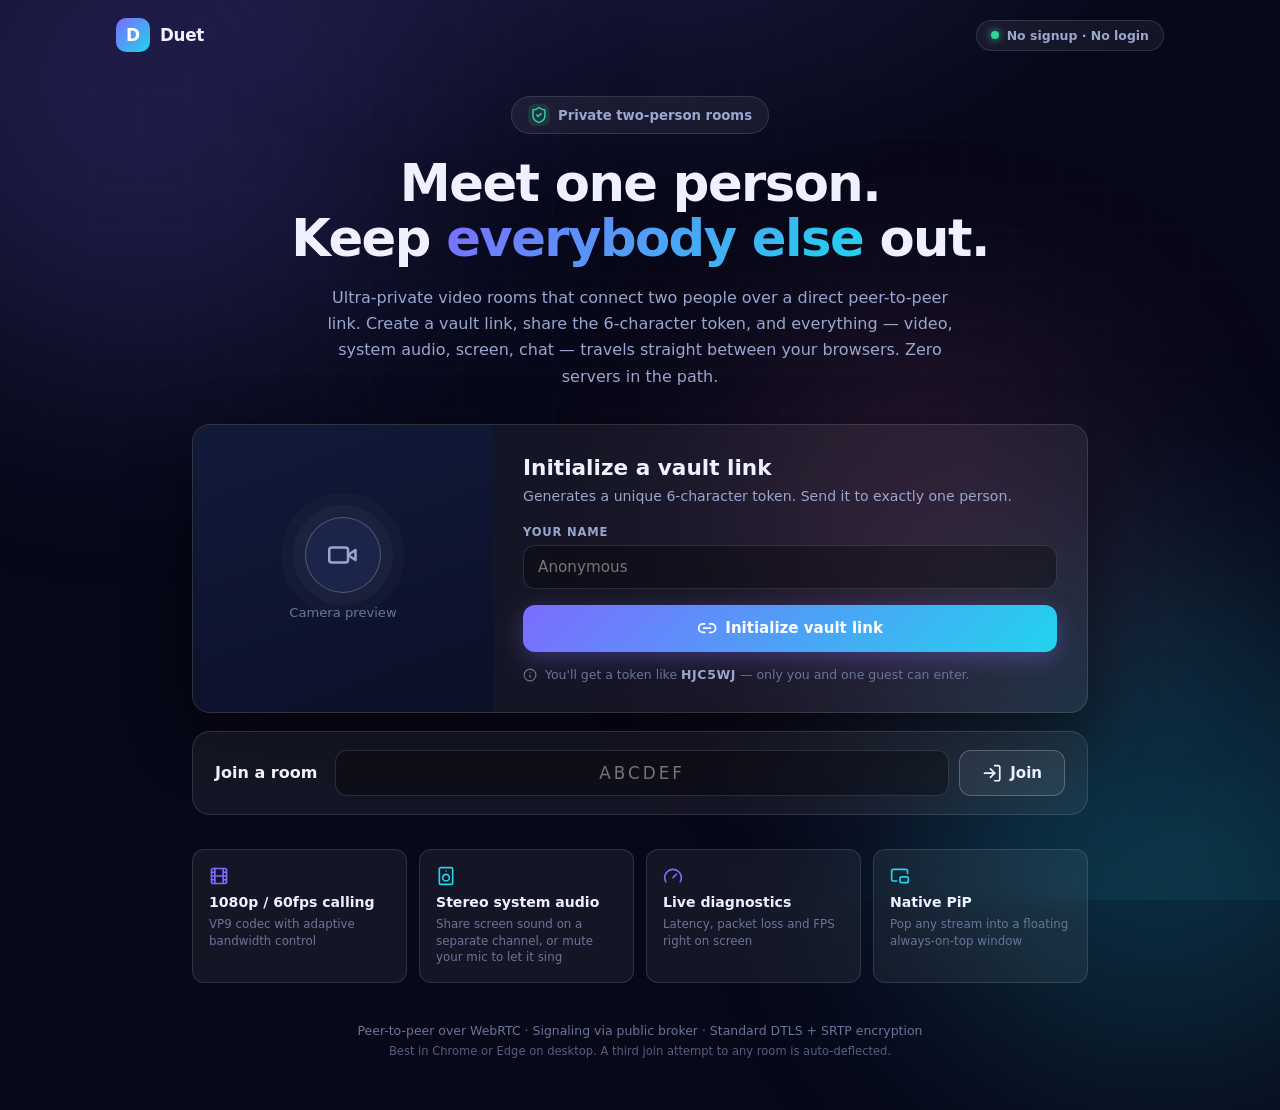
==== room.html @ 6c1ec05b "Duet: private two-person peer-to-peer video rooms" ====
<!DOCTYPE html>
<html lang="en">
<head>
<meta charset="UTF-8"/>
<meta name="viewport" content="width=device-width, initial-scale=1.0"/>
<meta name="theme-color" content="#070818"/>
<title>Duet · Room</title>
<link rel="icon" href="favicon.svg" type="image/svg+xml"/>
<link rel="stylesheet" href="css/style.css"/>
</head>
<body class="room">
<div id="app">
  <!-- ============================================================ -->
  <!--  STAGE  — video layout                                        -->
  <!-- ============================================================ -->
  <div class="stage" id="stage">
    <div id="mainStage" class="main-stage">
      <video id="remoteCam" autoplay playsinline></video>
      <div id="remoteOff" class="off-avatar">
        <span id="remoteAvatar">?</span>
        <small id="remoteOffName">Partner</small>
      </div>
      <div class="cam-label">
        <div id="remoteName">Partner</div>
        <div id="remoteBadges">
          <span data-b="cam"><i data-lucide="video-off"></i></span>
          <span data-b="mic"><i data-lucide="mic-off"></i></span>
        </div>
      </div>
      <video id="shareView" autoplay playsinline></video>
      <div id="shareTag" class="share-tag" style="display:none">
        <span class="dot"></span> Partner is presenting
      </div>
    </div>

    <div id="pip" class="pip">
      <video id="localCam" autoplay playsinline muted></video>
      <div id="localOff" class="off-avatar hidden">
        <span id="localAvatar">?</span>
        <small id="localOffName">You</small>
      </div>
      <div class="cam-label pip-label"><span id="localName">You</span></div>
    </div>

    <div id="sharePrev" class="share-prev">
      <video id="sharePrevVideo" autoplay playsinline muted></video>
      <div class="share-prev-tag">You're presenting</div>
    </div>
  </div>

  <!-- ============================================================ -->
  <!--  TOP BAR                                                      -->
  <!-- ============================================================ -->
  <header class="topbar">
    <div class="top-left">
      <div class="logo-sm"><span>D</span></div>
      <span class="room-tag">Room <b id="roomCode"></b></span>
      <button id="copyCodeTop" class="top-btn" title="Copy room code"><i data-lucide="copy"></i></button>
    </div>
    <div class="top-right">
      <span id="timer" class="timer">00:00</span>
      <div id="connChip" class="connChip" data-state="pending">
        <i id="connDot"></i>
        <span id="connLabel">Connecting</span>
      </div>
    </div>
  </header>

  <!-- ============================================================ -->
  <!--  SCREEN SHARE BANNER                                          -->
  <!-- ============================================================ -->
  <div id="screenBanner" class="screen-banner">
    <span class="dot"></span>
    <span>Sharing screen</span>
    <button id="screenBannerStop" class="btn-xs danger">Stop</button>
  </div>

  <!-- ============================================================ -->
  <!--  DIAGNOSTICS HUD                                              -->
  <!-- ============================================================ -->
  <div id="diagHud" class="diag-hud">
    <button id="diagToggle" class="top-btn compact" title="Connection diagnostics"><i data-lucide="activity"></i><span id="diagLabel">--</span></button>
    <div id="diagPanel" class="diag-panel" style="display:none">
      <div class="diag-title">Connection Health</div>
      <div class="diag-row"><span class="diag-key">Latency</span><span id="dLatency">-- ms</span></div>
      <div class="diag-row"><span class="diag-key">Packet loss</span><span id="dPktLoss">--%</span></div>
      <div class="diag-row"><span class="diag-key">FPS (recv)</span><span id="dFpsRecv">--</span></div>
      <div class="diag-row"><span class="diag-key">FPS (send)</span><span id="dFpsSend">--</span></div>
      <div class="diag-row"><span class="diag-key">Resolution</span><span id="dRes">--</span></div>
      <div class="diag-row"><span class="diag-key">Codec</span><span id="dCodec">--</span></div>
      <div class="diag-row"><span class="diag-key">Bitrate (recv)</span><span id="dBitRecv">--</span></div>
      <div class="diag-row"><span class="diag-key">Bitrate (send)</span><span id="dBitSend">--</span></div>
    </div>
  </div>

  <!-- ============================================================ -->
  <!--  CONTROL BAR                                                  -->
  <!-- ============================================================ -->
  <div class="ctrl-wrap">
    <div id="reactPop" class="react-pop"></div>
    <div class="ctrl-bar">
      <div class="ctrl-left">
        <button id="micBtn" class="cbtn" title="Toggle microphone">
          <span class="i-on"><i data-lucide="mic"></i></span>
          <span class="i-off"><i data-lucide="mic-off"></i></span>
        </button>
        <button id="camBtn" class="cbtn" title="Toggle camera">
          <span class="i-on"><i data-lucide="video"></i></span>
          <span class="i-off"><i data-lucide="video-off"></i></span>
        </button>
        <button id="shareBtn" class="cbtn" title="Share screen">
          <i data-lucide="monitor-up"></i>
          <span id="shareBadge" class="badge-dot"></span>
        </button>
        <div id="scCtl" class="sc-ctl">
          <button id="scSend" class="sc-btn" title="Send system audio with screen">
            <i data-lucide="music"></i>
            <span id="scSendLbl">Send sound</span>
          </button>
          <button id="scHear" class="sc-btn" title="Hear partner's system audio">
            <i data-lucide="volume-2"></i>
            <span id="scHearLbl">Hear sound</span>
          </button>
        </div>
      </div>
      <div class="ctrl-right">
        <button id="reactBtn" class="cbtn" title="Reactions"><i data-lucide="sparkles"></i></button>
        <button id="chatBtn" class="cbtn" title="Chat">
          <i data-lucide="messages-square"></i>
          <span id="chatCount" class="badge-num">0</span>
        </button>
        <button id="pipBtn" class="cbtn" title="Picture-in-Picture"><i data-lucide="picture-in-picture-2"></i></button>
        <button id="moreBtn" class="cbtn" title="Settings"><i data-lucide="settings"></i></button>
        <button id="leaveBtn" class="cbtn danger" title="Leave call">
          <i data-lucide="phone"></i>
        </button>
      </div>
    </div>
  </div>

  <!-- ============================================================ -->
  <!--  CHAT PANEL                                                   -->
  <!-- ============================================================ -->
  <aside id="chatPanel" class="chat-panel">
    <div class="chat-head">
      <div>
        <strong>Messages</strong>
        <span id="typingInd">typing…</span>
      </div>
      <button id="chatClose" class="icon-btn"><i data-lucide="x"></i></button>
    </div>
    <div id="chatLog" class="chat-log"></div>
    <form id="chatForm" class="chat-form">
      <input id="chatInput" type="text" placeholder="Send a message…" maxlength="500" autocomplete="off"/>
      <button id="chatSend" type="submit"><i data-lucide="send"></i></button>
    </form>
  </aside>

  <!-- ============================================================ -->
  <!--  SETTINGS MODAL                                               -->
  <!-- ============================================================ -->
  <div id="settingsModal" class="modal">
    <div class="modal-card">
      <div class="modal-head">
        <h3><i data-lucide="settings" class="ci"></i> Settings</h3>
        <button id="closeSet" class="icon-btn"><i data-lucide="x"></i></button>
      </div>
      <div class="modal-body">
        <label class="field">
          <span>Display name</span>
          <input id="nameInput" type="text" maxlength="20" autocomplete="off"/>
        </label>
        <label class="field">
          <span>Camera quality</span>
          <select id="camQ"></select>
        </label>
        <label class="field">
          <span>Screen share quality</span>
          <select id="scrQ"></select>
        </label>
      </div>
      <div class="modal-foot">
        <button id="applySet" class="btn btn-primary">Apply & close</button>
      </div>
    </div>
  </div>

  <!-- ============================================================ -->
  <!--  OVERLAY (room status / errors)                               -->
  <!-- ============================================================ -->
  <div id="joinOverlay" class="overlay show">
    <div class="overlay-card">
      <div class="overlay-brand"><div class="logo"><span>D</span></div></div>
      <h2 id="ovTitle">Initializing…</h2>
      <p id="ovSub"></p>
      <div id="ovCodeWrap" class="ov-code" style="display:none">
        <span id="ovCode"></span>
        <button id="ovCopy" class="icon-btn" title="Copy code"><i data-lucide="copy"></i></button>
      </div>
      <button id="ovAction" class="btn btn-ghost" style="display:none"></button>
    </div>
  </div>

  <!-- Toasts -->
  <div id="toastRoot"></div>
</div>

<script src="js/config.js"></script>
<script src="js/icons.js"></script>
<script src="js/peerjs.min.js"></script>
<script>window.Peer || document.write('<script src="https://cdnjs.cloudflare.com/ajax/libs/peerjs/1.5.4/peerjs.min.js"><\/script>');</script>
<script src="js/room.js"></script>
</body>
</html>
---- css/style.css ----
:root {
  --bg0: #070818;
  --bg1: #0b1027;
  --bg2: #121a3a;
  --bg3: #1b2549;
  --panel: rgba(255, 255, 255, 0.06);
  --panel2: rgba(255, 255, 255, 0.1);
  --panel3: rgba(255, 255, 255, 0.16);
  --border: rgba(255, 255, 255, 0.12);
  --border2: rgba(255, 255, 255, 0.24);
  --text: #eef2ff;
  --muted: #9aa6cf;
  --faint: #6b7499;
  --acc1: #7c6cff;
  --acc2: #22d3ee;
  --acc3: #f472b6;
  --grad: linear-gradient(135deg, #7c6cff, #22d3ee);
  --danger: #ff4d6d;
  --ok: #34d399;
  --warn: #fbbf24;
  --r: 18px;
  --r-sm: 12px;
  --r-xs: 8px;
  --shadow: 0 24px 60px rgba(0, 0, 0, 0.5);
  --ctrl-h: 56px;
  font-size: 16px;
}
*, *::before, *::after { box-sizing: border-box; margin: 0; padding: 0; }
html, body { height: 100%; }
body {
  font-family: system-ui, -apple-system, 'Segoe UI', Roboto, Helvetica, Arial, sans-serif;
  background: var(--bg0);
  color: var(--text);
  -webkit-font-smoothing: antialiased;
  -moz-osx-font-smoothing: grayscale;
}
button { font-family: inherit; cursor: pointer; border: none; background: none; color: inherit; }
input, select { font-family: inherit; }
video { object-fit: cover; width: 100%; height: 100%; display: block; background: #000; }
.hidden { display: none !important; }
.lucide { width: 1.15em; height: 1.15em; flex-shrink: 0; }
.lucide.icon { width: 1.35em; height: 1.35em; }
.ci { width: 1.3em; height: 1.3em; }

/* ============================================================ */
/*  LANDING                                                      */
/* ============================================================ */
body.home { overflow-y: auto; }
body.home::before {
  content: ''; position: fixed; inset: 0; z-index: 0; pointer-events: none;
  background:
    radial-gradient(900px 500px at 50% -10%, rgba(124, 108, 255, 0.16), transparent 60%),
    radial-gradient(700px 400px at 90% 110%, rgba(34, 211, 238, 0.1), transparent 60%);
}
.bg-grid {
  position: fixed; inset: 0; z-index: 0; pointer-events: none; opacity: 0.5;
  background-image:
    linear-gradient(rgba(255, 255, 255, 0.035) 1px, transparent 1px),
    linear-gradient(90deg, rgba(255, 255, 255, 0.035) 1px, transparent 1px);
  background-size: 46px 46px;
  -webkit-mask-image: radial-gradient(ellipse 80% 60% at 50% 30%, #000 30%, transparent 75%);
          mask-image: radial-gradient(ellipse 80% 60% at 50% 30%, #000 30%, transparent 75%);
}
.orb {
  position: fixed; border-radius: 50%; filter: blur(130px); opacity: 0.22; pointer-events: none; z-index: 0;
}
.orb-a { width: 560px; height: 560px; background: var(--acc1); top: -200px; left: -140px; }
.orb-b { width: 480px; height: 480px; background: var(--acc2); bottom: -160px; right: -120px; }
.orb-c { width: 320px; height: 320px; background: var(--acc3); top: 40%; left: 60%; }

.nav {
  position: relative; z-index: 2;
  display: flex; align-items: center; justify-content: space-between;
  padding: 18px 26px; max-width: 1100px; margin: 0 auto;
}
.nav-logo { display: flex; align-items: center; gap: 10px; }
.logo-sm {
  width: 34px; height: 34px; border-radius: 10px; background: var(--grad);
  display: flex; align-items: center; justify-content: center;
  font-size: 17px; font-weight: 800; color: #fff; flex-shrink: 0;
}
.nav-name { font-weight: 700; font-size: 1.05rem; letter-spacing: -0.02em; }
.nav-right { display: flex; align-items: center; gap: 10px; }
.pill {
  display: inline-flex; align-items: center; gap: 8px;
  font-size: 0.78rem; font-weight: 600; color: var(--muted);
  background: var(--panel); border: 1px solid var(--border);
  padding: 7px 14px; border-radius: var(--r-full, 9999px);
  backdrop-filter: blur(10px); -webkit-backdrop-filter: blur(10px);
}
.dot { width: 8px; height: 8px; border-radius: 50%; display: inline-block; }
.dot.ok { background: var(--ok); box-shadow: 0 0 8px var(--ok); }

.home-wrap {
  position: relative; z-index: 2;
  max-width: 940px; margin: 0 auto; padding: 26px 22px 40px;
  display: flex; flex-direction: column; align-items: center;
}
.hero { text-align: center; width: 100%; }
.hero-badge {
  display: inline-flex; align-items: center; gap: 8px;
  font-size: 0.83rem; font-weight: 600; color: var(--muted);
  background: var(--panel); border: 1px solid var(--border);
  border-radius: 999px; padding: 7px 16px; margin-bottom: 22px;
  animation: fadeUp 0.6s ease both;
}
.b-icon {
  width: 22px; height: 22px; border-radius: 7px; background: rgba(52, 211, 153, 0.14);
  display: inline-flex; align-items: center; justify-content: center; color: var(--ok);
}
.hero h1 {
  font-size: clamp(2rem, 5vw, 3.2rem); font-weight: 800; line-height: 1.08; letter-spacing: -0.03em;
  animation: fadeUp 0.6s 0.08s ease both;
}
.grad-text {
  background: var(--grad); -webkit-background-clip: text; background-clip: text; -webkit-text-fill-color: transparent;
}
.hero-sub {
  margin: 18px auto 34px; max-width: 640px; color: var(--muted); line-height: 1.65; font-size: 1rem;
  animation: fadeUp 0.6s 0.16s ease both;
}
@keyframes fadeUp { from { opacity: 0; transform: translateY(14px); } }

/* Vault card */
.vault-card {
  display: grid; grid-template-columns: 300px 1fr; gap: 0;
  background: var(--panel); border: 1px solid var(--border);
  border-radius: var(--r); overflow: hidden; text-align: left;
  backdrop-filter: blur(18px); -webkit-backdrop-filter: blur(18px);
  box-shadow: var(--shadow); animation: fadeUp 0.6s 0.24s ease both;
}
.vault-img {
  position: relative; background: linear-gradient(160deg, var(--bg2), var(--bg1));
  min-height: 250px; cursor: pointer; overflow: hidden;
}
.vault-img video { border-radius: 0; }
.vault-ghost {
  position: absolute; inset: 0; display: flex; flex-direction: column; gap: 12px;
  align-items: center; justify-content: center; color: var(--faint);
  font-size: 0.82rem; transition: 0.3s;
}
.vault-rings {
  width: 76px; height: 76px; border-radius: 50%;
  background: var(--bg3); border: 1px solid var(--border2);
  display: flex; align-items: center; justify-content: center; color: var(--muted);
  box-shadow: 0 0 0 12px rgba(255, 255, 255, 0.03), 0 0 0 24px rgba(255, 255, 255, 0.02);
}
.vault-rings .lucide { width: 30px; height: 30px; }
.vault-img:hover .vault-ghost { color: var(--muted); }
.vault-img.live .vault-ghost { display: none; }
.dot-chip {
  position: absolute; top: 12px; left: 12px; z-index: 3;
  font-size: 0.72rem; font-weight: 600; color: #fff;
  background: rgba(52, 211, 153, 0.2); border: 1px solid rgba(52, 211, 153, 0.4);
  border-radius: 999px; padding: 4px 10px;
}
.vault-body { padding: 30px 30px 28px; }
.vault-body h2 { font-size: 1.35rem; font-weight: 700; margin-bottom: 6px; }
.panel-sub { color: var(--muted); font-size: 0.88rem; line-height: 1.5; margin-bottom: 18px; }
.field { display: flex; flex-direction: column; gap: 6px; margin-bottom: 16px; }
.field span {
  font-size: 0.72rem; font-weight: 600; text-transform: uppercase; letter-spacing: 0.07em; color: var(--muted);
}
.field input, .field select {
  width: 100%; padding: 12px 14px; border-radius: var(--r-sm);
  background: rgba(0, 0, 0, 0.3); border: 1px solid var(--border);
  color: var(--text); font-size: 0.95rem; outline: none; transition: 0.2s;
}
.field input:focus, .field select:focus { border-color: var(--acc1); box-shadow: 0 0 0 3px rgba(124, 108, 255, 0.2); }
.btn {
  display: inline-flex; align-items: center; justify-content: center; gap: 8px;
  padding: 13px 22px; border-radius: var(--r-sm); font-weight: 600; font-size: 0.94rem;
  transition: 0.22s; width: 100%;
}
.btn-primary { background: var(--grad); color: #fff; box-shadow: 0 6px 22px rgba(124, 108, 255, 0.34); }
.btn-primary:hover { filter: brightness(1.08); transform: translateY(-1px); }
.btn-primary:active { transform: translateY(0); }
.btn-ghost { border: 1px solid var(--border2); color: var(--text); background: var(--panel); }
.btn-ghost:hover { background: var(--panel2); }
.vault-note {
  display: flex; align-items: flex-start; gap: 8px; margin-top: 14px;
  font-size: 0.78rem; color: var(--faint); line-height: 1.45;
}
.vault-note .lucide { width: 14px; height: 14px; margin-top: 2px; flex-shrink: 0; }
.vault-note b { color: var(--muted); letter-spacing: 0.05em; }

/* Join card */
.join-card {
  margin-top: 18px; width: 100%;
  background: var(--panel); border: 1px solid var(--border);
  border-radius: var(--r); padding: 18px 22px;
  backdrop-filter: blur(14px); -webkit-backdrop-filter: blur(14px);
  display: flex; align-items: center; gap: 18px;
  animation: fadeUp 0.6s 0.32s ease both;
}
.join-card h2 { font-size: 1rem; font-weight: 700; flex-shrink: 0; }
.join-card p { display: none; }
.join-row { flex: 1; display: flex; gap: 10px; }
.join-row input {
  flex: 1; padding: 12px 14px; border-radius: var(--r-sm);
  background: rgba(0, 0, 0, 0.3); border: 1px solid var(--border);
  color: var(--text); font-size: 1.05rem; letter-spacing: 0.18em; text-transform: uppercase;
  outline: none; transition: 0.2s; text-align: center;
}
.join-row input:focus { border-color: var(--acc2); box-shadow: 0 0 0 3px rgba(34, 211, 238, 0.18); }
.join-row .btn { width: auto; padding: 12px 22px; }

/* Features */
.feature-row {
  width: 100%; margin: 34px 0 0; display: grid;
  grid-template-columns: repeat(4, 1fr); gap: 12px;
}
.f-item {
  background: var(--panel); border: 1px solid var(--border);
  border-radius: var(--r-sm); padding: 16px;
  display: flex; flex-direction: column; gap: 6px; text-align: left;
  backdrop-filter: blur(10px); -webkit-backdrop-filter: blur(10px);
}
.f-item .lucide { width: 20px; height: 20px; margin-bottom: 2px; }
.f-item b { font-size: 0.88rem; font-weight: 700; }
.f-item span { font-size: 0.74rem; color: var(--faint); line-height: 1.4; }
.accent1 { color: var(--acc1); }
.accent2 { color: var(--acc2); }

.foot { margin: 40px 0 12px; text-align: center; }
.foot p { font-size: 0.78rem; color: var(--faint); }
.foot .foot-sub { margin-top: 6px; font-size: 0.72rem; color: var(--faint); opacity: 0.8; }

.shake { animation: shakeAnim 0.42s ease; }
@keyframes shakeAnim {
  0%, 100% { transform: translateX(0); }
  20%, 60% { transform: translateX(-7px); }
  40%, 80% { transform: translateX(7px); }
}

/* Toast */
#toastRoot {
  position: fixed; top: 18px; left: 50%; transform: translateX(-50%); z-index: 500;
  display: flex; flex-direction: column; gap: 8px; align-items: center; pointer-events: none;
}
.toast {
  background: var(--bg2); border: 1px solid var(--border); border-radius: var(--r-xs);
  padding: 10px 20px; font-size: 0.84rem; font-weight: 500; color: var(--text);
  box-shadow: var(--shadow); animation: toastIn 0.3s ease, toastOut 0.4s 2.8s forwards;
  pointer-events: auto; white-space: nowrap;
}
@keyframes toastIn { from { opacity: 0; transform: translateY(-10px); } }
@keyframes toastOut { to { opacity: 0; transform: translateY(-10px); } }

@media (max-width: 760px) {
  .vault-card { grid-template-columns: 1fr; }
  .vault-img { min-height: 190px; }
  .feature-row { grid-template-columns: repeat(2, 1fr); }
  .join-card { flex-direction: column; align-items: stretch; }
  .join-row { width: 100%; }
}
@media (max-width: 480px) {
  .feature-row { grid-template-columns: 1fr; }
  .nav-right .pill span { display: none; }
}

/* ============================================================ */
/*  ROOM                                                         */
/* ============================================================ */
body.room { overflow: hidden; background: #000; }
body.room #app { width: 100%; height: 100%; position: relative; }

.stage { position: absolute; inset: 0; background: var(--bg0); }

.main-stage { position: absolute; inset: 0; overflow: hidden; background: var(--bg1); }
.main-stage:has(.off-avatar:not(.hidden)) .cam-label { display: none; }
#remoteCam { position: absolute; inset: 0; z-index: 1; }
#shareView { display: none; position: absolute; inset: 0; z-index: 2; border-radius: 0; background: #000; }
#remoteOff { position: absolute; inset: 0; z-index: 3; }
.off-avatar {
  display: flex; flex-direction: column; align-items: center; justify-content: center;
  background: var(--bg2); border-radius: inherit;
}
.off-avatar span {
  width: 84px; height: 84px; border-radius: 50%; background: var(--bg3);
  display: flex; align-items: center; justify-content: center;
  font-size: 2rem; font-weight: 700; color: var(--faint);
}
.off-avatar small { margin-top: 10px; color: var(--muted); font-size: 0.85rem; }

.cam-label {
  position: absolute; bottom: 12px; left: 14px; z-index: 4;
  display: flex; align-items: center; gap: 8px;
  background: rgba(0, 0, 0, 0.5); border: 1px solid rgba(255, 255, 255, 0.08);
  border-radius: var(--r-xs); padding: 5px 11px; font-size: 0.8rem; backdrop-filter: blur(6px);
  pointer-events: none;
}
.cam-label > div:first-child { font-weight: 600; }
#remoteBadges { display: flex; gap: 4px; }
#remoteBadges span { display: none; align-items: center; background: rgba(255, 255, 255, 0.12); border-radius: 5px; padding: 2px 5px; }
#remoteBadges span .lucide { width: 11px; height: 11px; }
#remoteBadges span.on { display: inline-flex; }

/* Pip */
.pip {
  position: absolute; z-index: 10; right: 14px;
  bottom: calc(var(--ctrl-h) + 26px);
  width: 186px; aspect-ratio: 16 / 9; border-radius: var(--r-sm);
  overflow: hidden; border: 1px solid rgba(255, 255, 255, 0.16);
  background: var(--bg2); box-shadow: var(--shadow);
}
.pip .cam-label { padding: 3px 8px; font-size: 0.72rem; bottom: 6px; left: 6px; border: none; background: rgba(0,0,0,.45); }

/* Share preview (presenter thumbnail) */
.share-prev {
  position: absolute; z-index: 10; display: none;
  left: 14px; bottom: calc(var(--ctrl-h) + 26px);
  width: 232px; aspect-ratio: 16 / 9; border-radius: var(--r-sm);
  overflow: hidden; border: 2px solid var(--acc2); background: var(--bg2);
  box-shadow: 0 0 26px rgba(34, 211, 238, 0.22);
}
.share-prev-tag {
  position: absolute; top: 6px; left: 6px; font-size: 0.68rem; font-weight: 600;
  background: rgba(34, 211, 238, 0.24); color: #fff; padding: 3px 8px;
  border-radius: 999px; pointer-events: none; backdrop-filter: blur(4px);
}

/* Overflow hidden videos inside boxes */
.main-stage video, .pip video, .share-prev video { object-fit: contain; }

/* Partner presenting tag */
.share-tag {
  position: absolute; top: 14px; left: 50%; transform: translateX(-50%); z-index: 6;
  display: flex; align-items: center; gap: 8px;
  background: rgba(0, 0, 0, 0.55); border: 1px solid rgba(255, 255, 255, 0.1);
  border-radius: 999px; padding: 6px 14px; font-size: 0.78rem; font-weight: 600;
  backdrop-filter: blur(8px); pointer-events: none;
}
.share-tag .dot { background: var(--danger); box-shadow: 0 0 8px var(--danger); width: 7px; height: 7px; }

/* Overlay */
.overlay {
  position: fixed; inset: 0; z-index: 100;
  background: rgba(6, 7, 18, 0.9); backdrop-filter: blur(10px);
  display: flex; align-items: center; justify-content: center;
  opacity: 0; pointer-events: none; transition: 0.35s;
}
.overlay.show { opacity: 1; pointer-events: auto; }
.overlay-card { text-align: center; padding: 40px; max-width: 420px; width: 92%; }
.logo {
  width: 58px; height: 58px; border-radius: 17px; background: var(--grad);
  display: inline-flex; align-items: center; justify-content: center;
  box-shadow: 0 10px 34px rgba(124, 108, 255, 0.4);
  font-size: 0;
}
.logo span { font-size: 27px; font-weight: 800; color: #fff; line-height: 1; }
.overlay-brand { margin-bottom: 20px; }
.overlay-brand .logo { width: 58px; height: 58px; border-radius: 17px; }
.overlay-card h2 { font-size: 1.4rem; font-weight: 700; margin-bottom: 8px; }
.overlay-card p { color: var(--muted); font-size: 0.92rem; margin-bottom: 22px; line-height: 1.5; }
.ov-code {
  display: inline-flex; align-items: center; gap: 12px;
  background: rgba(0, 0, 0, 0.35); border: 1px solid var(--border);
  border-radius: var(--r-sm); padding: 10px 18px; margin-bottom: 22px;
}
.ov-code span { font-size: 1.7rem; font-weight: 800; letter-spacing: 0.14em; color: var(--acc2); }
.icon-btn {
  width: 32px; height: 32px; border-radius: 8px; display: inline-flex;
  align-items: center; justify-content: center; color: var(--muted); transition: 0.2s;
}
.icon-btn:hover { background: var(--panel2); color: var(--text); }
.overlay-card .btn { width: auto; min-width: 170px; }

/* Top bar */
.topbar {
  position: absolute; top: 0; left: 0; right: 0; z-index: 20;
  display: flex; align-items: center; justify-content: space-between;
  padding: 10px 14px;
  background: linear-gradient(180deg, rgba(0, 0, 0, 0.55), transparent);
  pointer-events: none;
}
.topbar > * { pointer-events: auto; }
.top-left, .top-right { display: flex; align-items: center; gap: 8px; }
.room-tag { font-size: 0.8rem; color: var(--muted); }
.room-tag b { color: var(--text); letter-spacing: 0.08em; margin-left: 4px; }
.top-btn {
  display: inline-flex; align-items: center; gap: 6px;
  padding: 6px 10px; border-radius: 8px; font-size: 0.76rem; font-weight: 600;
  color: var(--muted); background: rgba(0, 0, 0, 0.35); border: 1px solid rgba(255,255,255,.08);
  transition: 0.2s;
}
.top-btn:hover { background: rgba(255, 255, 255, 0.1); color: var(--text); }
.top-btn.compact { padding: 5px 8px; }
.timer {
  font-size: 0.76rem; font-weight: 600; color: var(--muted);
  background: rgba(0, 0, 0, 0.35); border: 1px solid rgba(255,255,255,.08);
  padding: 5px 10px; border-radius: 8px;
}
.connChip {
  display: inline-flex; align-items: center; gap: 6px;
  font-size: 0.7rem; font-weight: 700; text-transform: uppercase; letter-spacing: 0.05em;
  background: rgba(0, 0, 0, 0.35); border: 1px solid rgba(255,255,255,.08);
  padding: 5px 10px; border-radius: 8px; color: var(--muted);
}
#connDot { width: 7px; height: 7px; border-radius: 50%; background: var(--warn); }
.connChip[data-state="live"] { color: var(--ok); }
.connChip[data-state="live"] #connDot { background: var(--ok); box-shadow: 0 0 8px var(--ok); }
.connChip[data-state="off"] { color: var(--danger); }
.connChip[data-state="off"] #connDot { background: var(--danger); }

/* Screen share banner */
.screen-banner {
  position: absolute; top: 52px; left: 50%; transform: translateX(-50%); z-index: 21;
  display: none; align-items: center; gap: 8px;
  background: rgba(34, 211, 238, 0.12); border: 1px solid rgba(34, 211, 238, 0.28);
  border-radius: 999px; padding: 7px 14px; font-size: 0.8rem; color: var(--acc2); font-weight: 600;
  backdrop-filter: blur(10px);
}
.screen-banner.show { display: flex; }
.screen-banner .dot { width: 7px; height: 7px; background: var(--acc2); box-shadow: 0 0 8px var(--acc2); animation: blink 1.2s infinite; }
.btn-xs { font-size: 0.74rem; font-weight: 700; padding: 2px 8px; border-radius: 6px; }
.btn-xs.danger { color: var(--danger); }
.btn-xs.danger:hover { background: rgba(255, 77, 109, 0.15); }
@keyframes blink { 0%, 100% { opacity: 1; } 50% { opacity: 0.25; } }

/* Diagnostics HUD */
.diag-hud { position: absolute; top: 10px; z-index: 19; left: 50%; transform: translateX(-50%); }
.diag-hud .top-btn { background: rgba(0, 0, 0, 0.45); }
.diag-panel {
  position: absolute; top: 34px; left: 50%; transform: translateX(-50%);
  min-width: 238px; background: rgba(10, 14, 32, 0.92); border: 1px solid var(--border);
  border-radius: var(--r-sm); padding: 10px 12px; backdrop-filter: blur(14px);
  box-shadow: var(--shadow);
}
.diag-title { font-size: 0.72rem; font-weight: 700; text-transform: uppercase; letter-spacing: 0.08em; color: var(--faint); margin-bottom: 8px; }
.diag-row { display: flex; justify-content: space-between; align-items: center; padding: 3px 0; font-size: 0.8rem; }
.diag-key { color: var(--muted); }
.diag-row span:last-child { font-weight: 600; font-variant-numeric: tabular-nums; }

/* Controls */
.ctrl-wrap {
  position: absolute; bottom: 0; left: 0; right: 0; z-index: 20;
  display: flex; flex-direction: column; align-items: center; pointer-events: none;
}
.ctrl-wrap > * { pointer-events: auto; }
.ctrl-bar {
  display: flex; align-items: center; justify-content: space-between; gap: 6px;
  padding: 12px 16px;
  background: linear-gradient(0deg, rgba(0, 0, 0, 0.7), transparent);
}
.ctrl-left, .ctrl-right { display: flex; align-items: center; gap: 8px; }
.cbtn {
  position: relative; width: var(--ctrl-h); height: var(--ctrl-h);
  border-radius: 15px; display: inline-flex; align-items: center; justify-content: center;
  background: var(--panel); border: 1px solid var(--border);
  backdrop-filter: blur(12px); -webkit-backdrop-filter: blur(12px);
  transition: 0.2s; color: var(--text);
}
.cbtn:hover { background: var(--panel2); border-color: var(--border2); transform: translateY(-1px); }
.cbtn .lucide { width: 22px; height: 22px; }
.cbtn .i-off { display: none; }
.cbtn.off { background: rgba(255, 77, 109, 0.15); border-color: rgba(255, 77, 109, 0.35); color: var(--danger); }
.cbtn.off .i-on { display: none; }
.cbtn.off .i-off { display: block; }
.cbtn.on { background: rgba(34, 211, 238, 0.14); border-color: rgba(34, 211, 238, 0.35); color: var(--acc2); }
.cbtn.danger { background: var(--danger); color: #fff; border-color: var(--danger); }
.cbtn.danger:hover { filter: brightness(1.1); }
.cbtn.active { background: rgba(124, 108, 255, 0.2); border-color: rgba(124, 108, 255, 0.4); color: var(--acc1); }
.badge-dot {
  position: absolute; top: -3px; right: -3px; width: 10px; height: 10px;
  border-radius: 50%; background: var(--acc2); border: 2px solid var(--bg0); display: none;
}
.badge-dot.show { display: block; }
.badge-num {
  position: absolute; top: -5px; right: -5px; min-width: 18px; height: 18px;
  border-radius: 9px; background: var(--danger); color: #fff; font-size: 0.66rem; font-weight: 700;
  line-height: 18px; text-align: center; padding: 0 4px; display: none; border: 2px solid var(--bg0);
}
.badge-num.show { display: block; }

/* Screen audio toggles */
.sc-ctl { display: flex; gap: 6px; }
.sc-btn {
  display: inline-flex; align-items: center; gap: 6px;
  padding: 7px 12px; border-radius: var(--r-sm); font-size: 0.74rem; font-weight: 600;
  background: var(--panel); border: 1px solid var(--border); color: var(--text);
  transition: 0.2s; white-space: nowrap;
}
.sc-btn:hover { background: var(--panel2); }
.sc-btn.off { background: rgba(255, 77, 109, 0.12); border-color: rgba(255, 77, 109, 0.25); color: var(--danger); }
.sc-btn .lucide { width: 16px; height: 16px; }

/* Reactions */
.react-pop {
  display: none; position: absolute; bottom: calc(var(--ctrl-h) + 28px);
  background: rgba(13, 17, 40, 0.95); border: 1px solid var(--border);
  border-radius: var(--r); padding: 10px; box-shadow: var(--shadow);
  backdrop-filter: blur(16px);
}
.react-pop.show { display: block; }
.react-grid { display: grid; grid-template-columns: repeat(5, 1fr); gap: 2px; }
.r-btn {
  width: 46px; height: 46px; border-radius: var(--r-sm);
  display: flex; align-items: center; justify-content: center;
  font-size: 1.55rem; transition: 0.16s; animation: popIn 0.25s ease both;
}
.r-btn:hover { background: var(--panel2); transform: scale(1.22) translateY(-4px); }
.float-emoji { position: absolute; bottom: 22%; z-index: 9; pointer-events: none; animation: floatUp 1.9s ease-out forwards; }
.emoji-rip {
  position: absolute; z-index: 9; font-size: 2.6rem; pointer-events: none;
  animation: burstRip 0.9s cubic-bezier(.17,.84,.44,1) forwards;
}
@keyframes floatUp {
  0% { transform: translateY(0) scale(0.8) rotate(-6deg); opacity: 0; }
  12% { opacity: 1; }
  100% { transform: translateY(-380px) scale(1.25) rotate(8deg); opacity: 0; }
}
@keyframes burstRip {
  0% { transform: rotate(0deg) scale(0.4); opacity: 0; }
  15% { opacity: 1; }
  100% { transform: rotate(340deg) scale(1.7); opacity: 0; }
}
@keyframes popIn { from { transform: scale(0.4); opacity: 0; } }

/* Chat */
.chat-panel {
  position: absolute; top: 0; right: 0; bottom: 0; z-index: 30;
  width: 368px; max-width: 100%;
  background: rgba(9, 12, 30, 0.96); border-left: 1px solid var(--border);
  display: flex; flex-direction: column;
  transform: translateX(100%); transition: 0.32s cubic-bezier(.22,.61,.36,1);
  backdrop-filter: blur(18px); -webkit-backdrop-filter: blur(18px);
}
.chat-panel.open { transform: translateX(0); }
.chat-head {
  display: flex; align-items: center; justify-content: space-between;
  padding: 14px 18px; border-bottom: 1px solid var(--border);
}
.chat-head > div { display: flex; align-items: center; gap: 8px; }
.chat-head strong { font-size: 0.92rem; }
#typingInd { font-size: 0.72rem; color: var(--acc2); font-style: italic; display: none; }
#typingInd.show { display: inline; }
.chat-log { flex: 1; overflow-y: auto; padding: 14px 18px; display: flex; flex-direction: column; gap: 10px; scrollbar-width: thin; scrollbar-color: var(--border2) transparent; }
.msg { max-width: 84%; }
.msg.theirs { align-self: flex-start; }
.msg.mine { align-self: flex-end; }
.msg .meta { font-size: 0.66rem; color: var(--faint); margin-bottom: 3px; display: flex; gap: 6px; align-items: center; }
.msg .meta b { color: var(--muted); font-weight: 600; }
.msg .body {
  padding: 8px 12px; border-radius: 12px; font-size: 0.86rem; line-height: 1.45; word-wrap: break-word;
  white-space: pre-wrap;
}
.msg.theirs .body { background: var(--panel2); border-bottom-left-radius: 4px; }
.msg.mine .body { background: rgba(124, 108, 255, 0.24); border-bottom-right-radius: 4px; }
.msg .body a { color: var(--acc2); }
.msg .body img { max-width: 100%; border-radius: 8px; margin-top: 6px; display: block; }
.msg .body code {
  background: rgba(0, 0, 0, 0.35); padding: 1px 6px; border-radius: 5px;
  font-family: Consolas, 'Courier New', monospace; font-size: 0.82em;
}
.msg .body h1, .msg .body h2, .msg .body h3 {
  font-size: 1em; margin: 4px 0; color: var(--text);
}
.sys-msg { align-self: center; font-size: 0.7rem; color: var(--faint); background: rgba(255,255,255,.05); padding: 4px 12px; border-radius: 999px; }
.chat-form { display: flex; gap: 6px; padding: 12px 14px; border-top: 1px solid var(--border); }
.chat-form input {
  flex: 1; padding: 10px 14px; border-radius: var(--r-sm);
  background: rgba(0, 0, 0, 0.3); border: 1px solid var(--border); color: var(--text); font-size: 0.86rem; outline: none;
}
.chat-form input:focus { border-color: var(--acc1); }
#chatSend {
  width: 40px; height: 40px; border-radius: var(--r-sm); background: var(--grad); color: #fff;
  display: flex; align-items: center; justify-content: center; flex-shrink: 0;
  box-shadow: 0 4px 14px rgba(124, 108, 255, 0.35);
}
#chatSend .lucide { width: 17px; height: 17px; }

/* Modal */
.modal {
  position: fixed; inset: 0; z-index: 200; display: flex; align-items: center; justify-content: center;
  background: rgba(5, 6, 16, 0.8); backdrop-filter: blur(6px);
  opacity: 0; pointer-events: none; transition: 0.25s;
}
.modal.show { opacity: 1; pointer-events: auto; }
.modal-card {
  background: var(--bg2); border: 1px solid var(--border); border-radius: var(--r);
  width: 390px; max-width: 92%; box-shadow: var(--shadow); transform: translateY(14px); transition: 0.3s;
}
.modal.show .modal-card { transform: translateY(0); }
.modal-head { display: flex; align-items: center; justify-content: space-between; padding: 18px 22px 14px; border-bottom: 1px solid var(--border); }
.modal-head h3 { font-size: 0.98rem; font-weight: 700; display: flex; align-items: center; gap: 8px; }
.modal-body { padding: 20px 22px; }
.modal-body .field { margin-bottom: 16px; }
.modal-body select { cursor: pointer; appearance: none; -webkit-appearance: none;
  background-image: linear-gradient(45deg, transparent 50%, var(--muted) 50%), linear-gradient(135deg, var(--muted) 50%, transparent 50%);
  background-position: calc(100% - 18px) 55%, calc(100% - 13px) 55%;
  background-size: 5px 5px; background-repeat: no-repeat; }
.modal-foot { padding: 12px 22px 20px; border-top: 1px solid var(--border); display: flex; justify-content: flex-end; }
.modal-foot .btn { width: auto; padding: 11px 24px; font-size: 0.86rem; }

span.field-note { font-size: 0.72rem; color: var(--faint); margin-top: -10px; }

/* Responsive */
@media (max-width: 760px) {
  .pip { width: 116px; right: 8px; bottom: calc(var(--ctrl-h) + 14px); }
  .share-prev { width: 150px; left: 8px; bottom: calc(var(--ctrl-h) + 14px); }
  .cbtn { width: 46px; height: 46px; border-radius: 13px; }
  .cbtn .lucide { width: 20px; height: 20px; }
  .ctrl-bar { padding: 8px 8px; gap: 4px; }
  .ctrl-left, .ctrl-right { gap: 4px; }
  .sc-btn span { display: none; }
  .sc-btn { padding: 7px; }
  .chat-panel { width: 100%; }
  .diag-hud { left: auto; right: 50px; top: 54px; transform: none; }
  .diag-panel { left: auto; right: 0; transform: none; }
  .screen-banner { top: 48px; }
  .room-tag { display: none; }
}
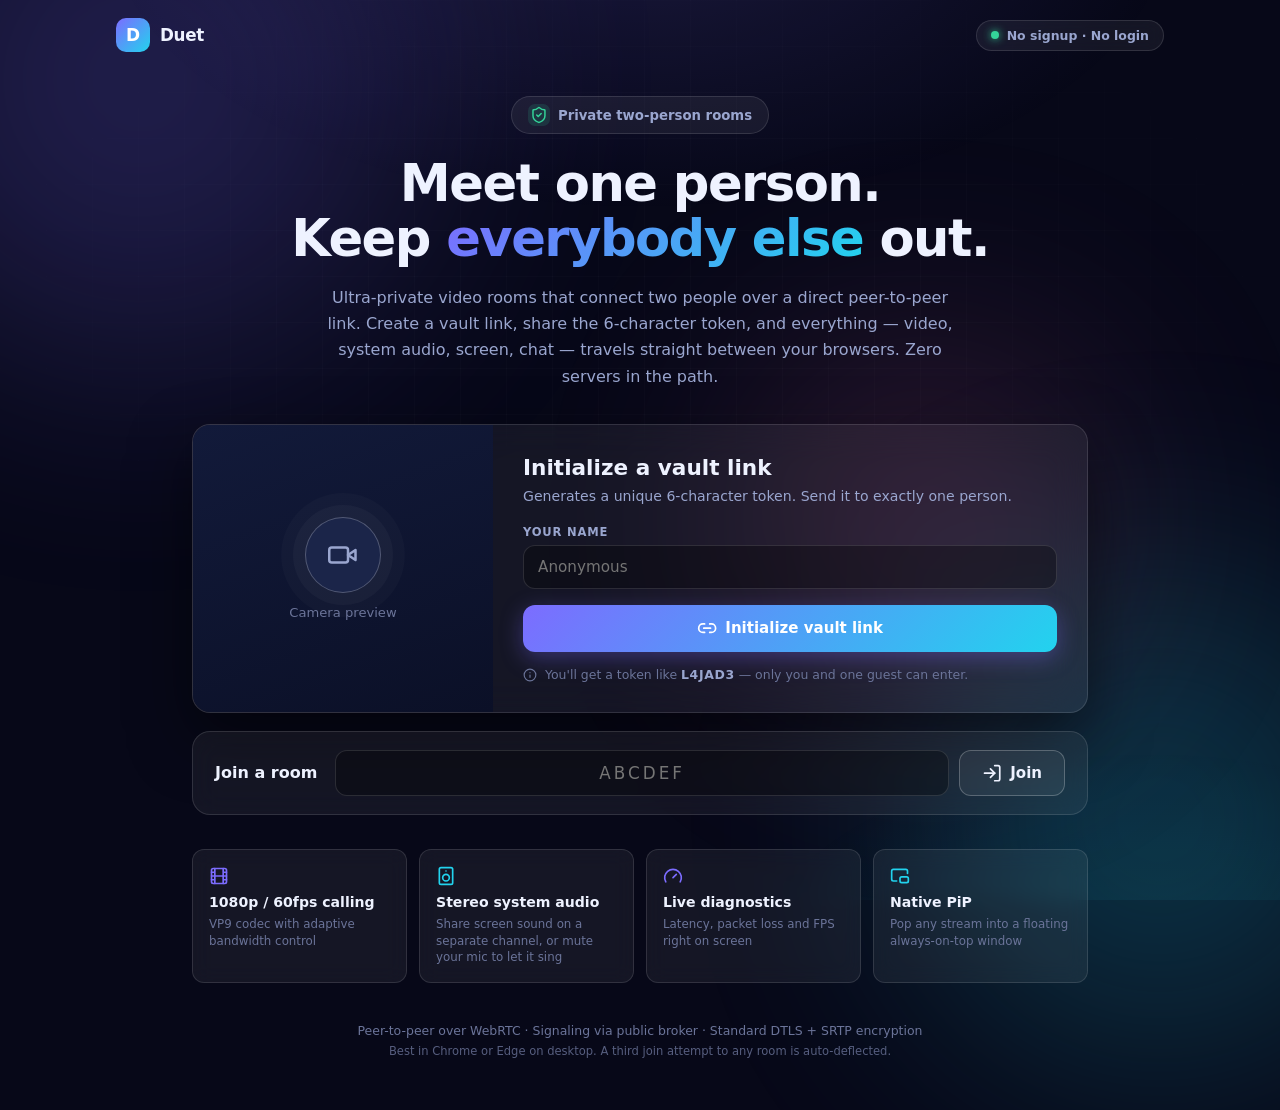
==== commit d14e4537: "Fix screen share: native 4K capture, quality toggle, display bug, mobile overflow" ====
--- a/room.html
+++ b/room.html
@@ -111,6 +111,9 @@
         <button id="shareBtn" class="cbtn" title="Share screen">
           <i data-lucide="monitor-up"></i>
           <span id="shareBadge" class="badge-dot"></span>
+        </button>
+        <button id="scrQBtn" class="cbtn scr-q-btn" title="Screen quality" style="display:none">
+          <span id="scrQLabel">Auto</span>
         </button>
         <div id="scCtl" class="sc-ctl">
           <button id="scSend" class="sc-btn" title="Send system audio with screen">
--- a/css/style.css
+++ b/css/style.css
@@ -320,6 +320,15 @@
   border-radius: 999px; pointer-events: none; backdrop-filter: blur(4px);
 }
 
+/* Screen quality badge */
+.scr-q-btn {
+  width: auto !important; height: 36px !important; padding: 0 12px !important;
+  border-radius: 999px !important; font-size: 0.7rem !important; font-weight: 700 !important;
+  letter-spacing: 0.04em; background: rgba(124, 108, 255, 0.18) !important;
+  border: 1px solid rgba(124, 108, 255, 0.35) !important; color: var(--acc1) !important;
+}
+.scr-q-btn:hover { background: rgba(124, 108, 255, 0.28) !important; }
+
 /* Overflow hidden videos inside boxes */
 .main-stage video, .pip video, .share-prev video { object-fit: contain; }
 
@@ -601,8 +610,9 @@
   .share-prev { width: 150px; left: 8px; bottom: calc(var(--ctrl-h) + 14px); }
   .cbtn { width: 46px; height: 46px; border-radius: 13px; }
   .cbtn .lucide { width: 20px; height: 20px; }
-  .ctrl-bar { padding: 8px 8px; gap: 4px; }
-  .ctrl-left, .ctrl-right { gap: 4px; }
+  .ctrl-bar { padding: 8px 10px; gap: 4px; overflow-x: auto; -webkit-overflow-scrolling: touch; scrollbar-width: none; }
+  .ctrl-bar::-webkit-scrollbar { display: none; }
+  .ctrl-left, .ctrl-right { gap: 5px; flex-shrink: 0; }
   .sc-btn span { display: none; }
   .sc-btn { padding: 7px; }
   .chat-panel { width: 100%; }
@@ -610,4 +620,5 @@
   .diag-panel { left: auto; right: 0; transform: none; }
   .screen-banner { top: 48px; }
   .room-tag { display: none; }
+  .scr-q-btn { height: 36px !important; padding: 0 10px !important; font-size: 0.65rem !important; }
 }
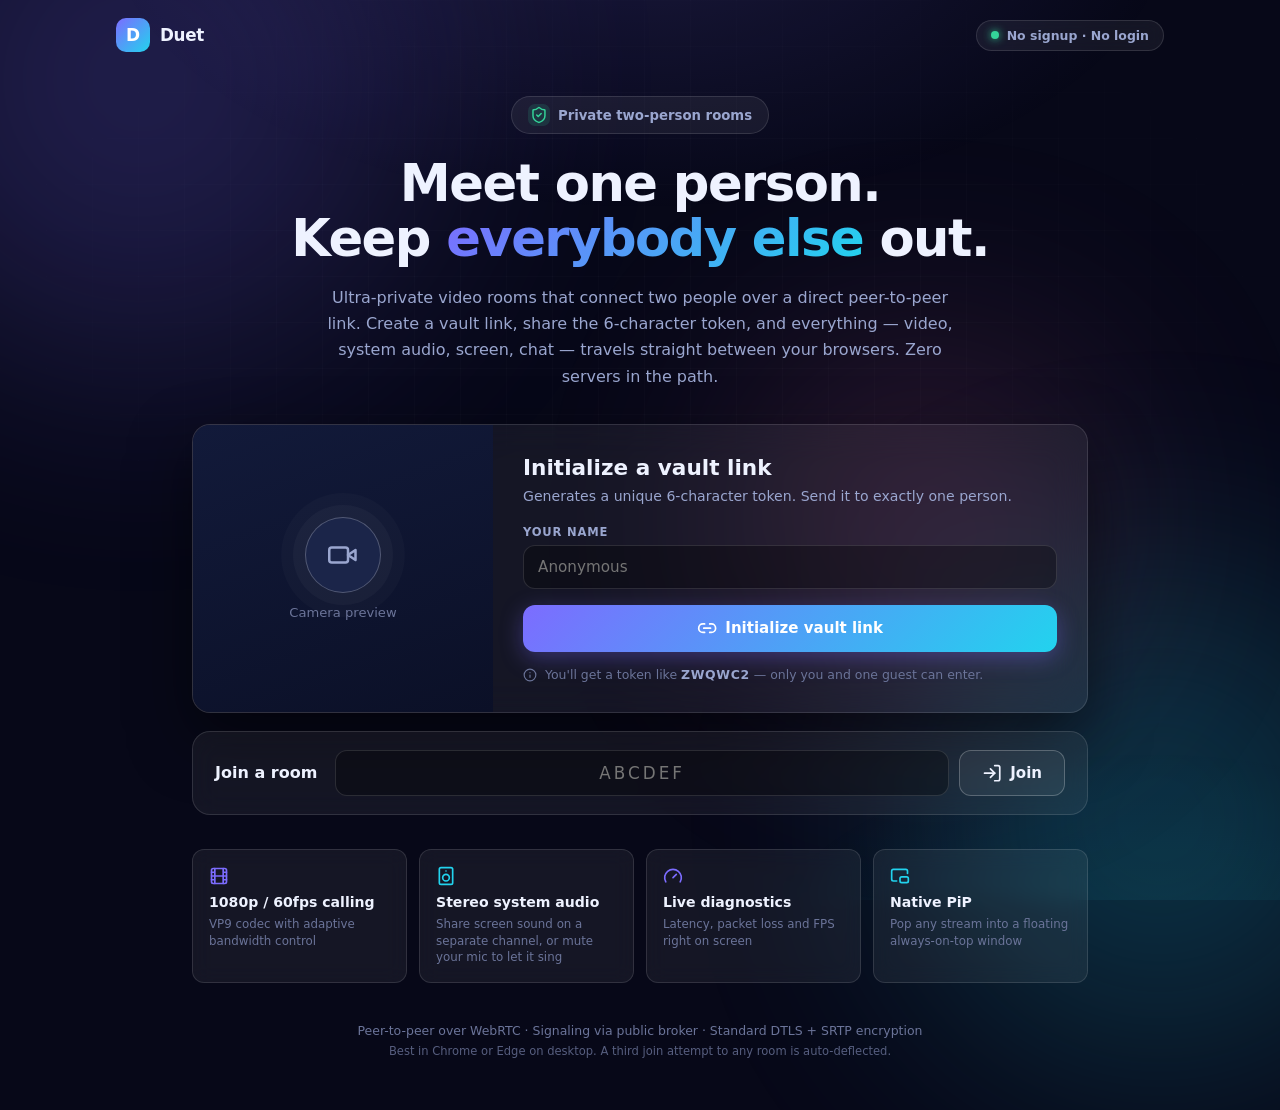
==== commit 9eb4bee3: "fix: video stutter, loud audio, screen share freeze, add PiP resize/drag, volume control, top bar hi" ====
--- a/room.html
+++ b/room.html
@@ -40,6 +40,7 @@
         <small id="localOffName">You</small>
       </div>
       <div class="cam-label pip-label"><span id="localName">You</span></div>
+      <div class="pip-resize-handle" id="pipResizeHandle"></div>
     </div>
 
     <div id="sharePrev" class="share-prev">
@@ -51,7 +52,7 @@
   <!-- ============================================================ -->
   <!--  TOP BAR                                                      -->
   <!-- ============================================================ -->
-  <header class="topbar">
+  <header class="topbar" id="topbar">
     <div class="top-left">
       <div class="logo-sm"><span>D</span></div>
       <span class="room-tag">Room <b id="roomCode"></b></span>
@@ -63,6 +64,7 @@
         <i id="connDot"></i>
         <span id="connLabel">Connecting</span>
       </div>
+      <button id="hideBarBtn" class="top-btn compact" title="Hide top bar"><i data-lucide="chevron-up"></i></button>
     </div>
   </header>
 
--- a/css/style.css
+++ b/css/style.css
@@ -605,6 +605,58 @@
 span.field-note { font-size: 0.72rem; color: var(--faint); margin-top: -10px; }
 
 /* Responsive */
+/* Top bar hide/show */
+.topbar.hide-mode {
+  transform: translateY(-100%);
+  opacity: 0;
+  pointer-events: none;
+  transition: transform 0.3s ease, opacity 0.3s ease;
+}
+.topbar.show-mode {
+  transform: translateY(0);
+  opacity: 1;
+  pointer-events: auto;
+  transition: transform 0.3s ease, opacity 0.3s ease;
+}
+#hideBarBtn { transition: transform 0.3s ease; }
+#hideBarBtn.collapsed { transform: rotate(180deg); }
+
+/* PiP resize handle */
+.pip-resize-handle {
+  position: absolute; bottom: 0; right: 0; width: 18px; height: 18px;
+  cursor: nwse-resize; z-index: 2;
+  background: linear-gradient(135deg, transparent 50%, rgba(255,255,255,0.35) 50%);
+  border-radius: 0 0 var(--r-sm) 0;
+  opacity: 0; transition: opacity 0.2s;
+}
+.pip:hover .pip-resize-handle { opacity: 1; }
+
+/* PiP draggable cursor */
+.pip.dragging { cursor: grabbing !important; }
+.pip:not(.dragging) { cursor: grab; }
+
+/* Remote audio volume slider */
+.vol-wrap {
+  position: absolute; bottom: 48px; left: 50%; transform: translateX(-50%); z-index: 25;
+  display: none; align-items: center; gap: 8px;
+  background: rgba(0, 0, 0, 0.65); border: 1px solid rgba(255,255,255,0.12);
+  border-radius: 999px; padding: 6px 14px; backdrop-filter: blur(10px);
+}
+.vol-wrap.show { display: flex; }
+.vol-wrap .lucide { width: 18px; height: 18px; color: var(--muted); }
+.vol-wrap input[type="range"] {
+  width: 100px; height: 4px; -webkit-appearance: none; appearance: none;
+  background: var(--border2); border-radius: 2px; outline: none; cursor: pointer;
+}
+.vol-wrap input[type="range"]::-webkit-slider-thumb {
+  -webkit-appearance: none; width: 14px; height: 14px; border-radius: 50%;
+  background: var(--text); border: 2px solid var(--acc2); cursor: pointer;
+}
+.vol-wrap input[type="range"]::-moz-range-thumb {
+  width: 14px; height: 14px; border-radius: 50%;
+  background: var(--text); border: 2px solid var(--acc2); cursor: pointer;
+}
+
 @media (max-width: 760px) {
   .pip { width: 116px; right: 8px; bottom: calc(var(--ctrl-h) + 14px); }
   .share-prev { width: 150px; left: 8px; bottom: calc(var(--ctrl-h) + 14px); }
@@ -621,4 +673,5 @@
   .screen-banner { top: 48px; }
   .room-tag { display: none; }
   .scr-q-btn { height: 36px !important; padding: 0 10px !important; font-size: 0.65rem !important; }
+  .vol-wrap { bottom: 110px; }
 }
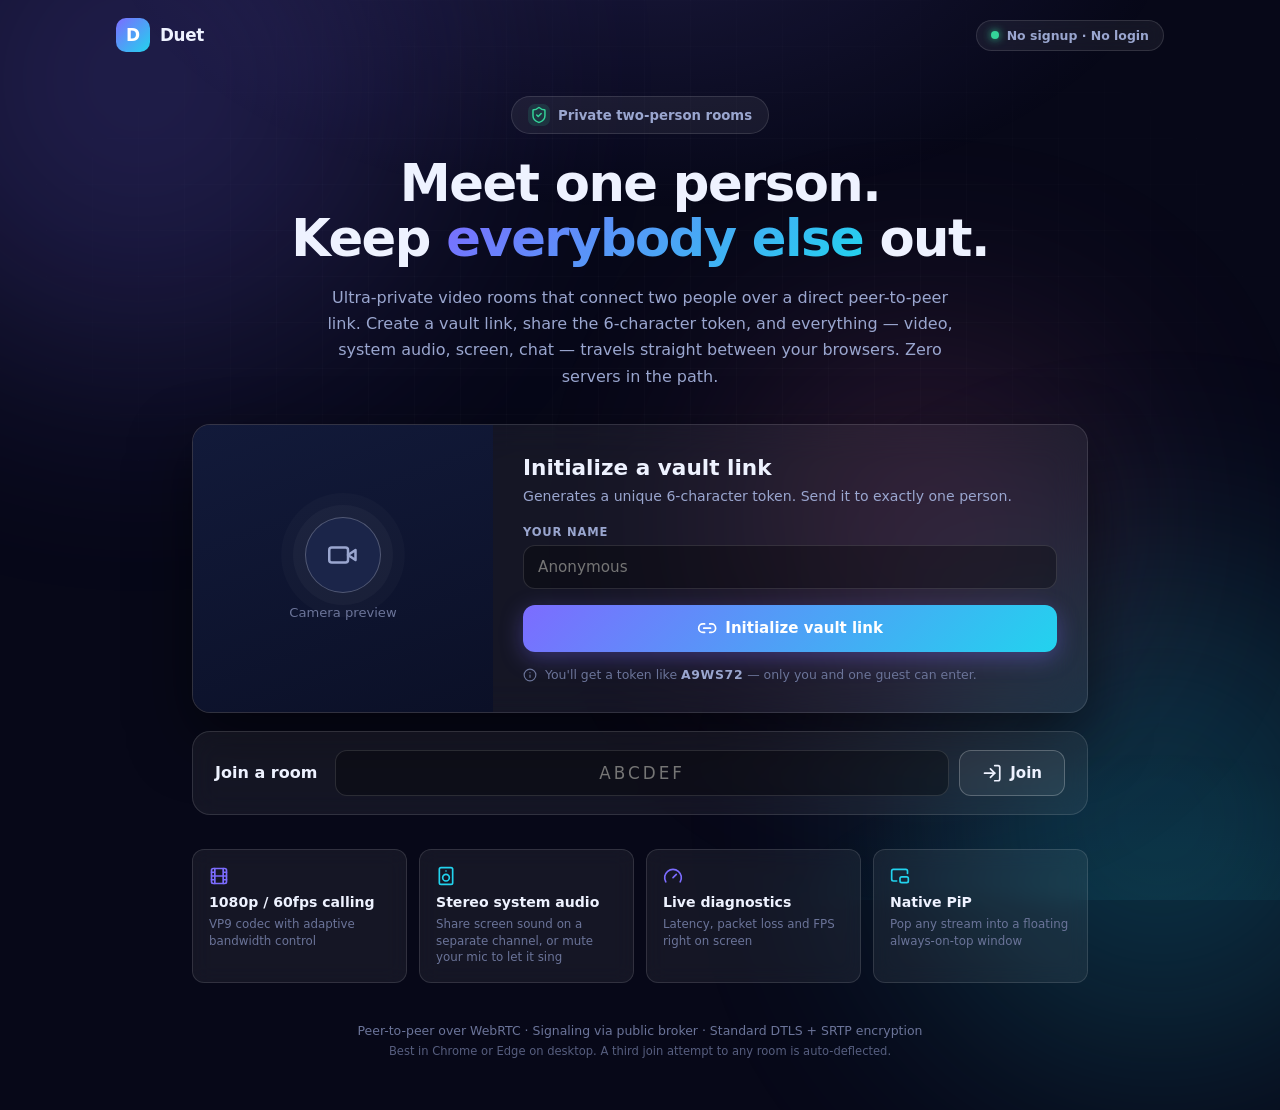
==== commit 8caf3ef8: "fix: critical video playback - muted autoplay, overlay auto-dismiss, force-play retry - Added muted " ====
--- a/room.html
+++ b/room.html
@@ -15,7 +15,7 @@
   <!-- ============================================================ -->
   <div class="stage" id="stage">
     <div id="mainStage" class="main-stage">
-      <video id="remoteCam" autoplay playsinline></video>
+      <video id="remoteCam" autoplay playsinline muted></video>
       <div id="remoteOff" class="off-avatar">
         <span id="remoteAvatar">?</span>
         <small id="remoteOffName">Partner</small>
@@ -27,7 +27,7 @@
           <span data-b="mic"><i data-lucide="mic-off"></i></span>
         </div>
       </div>
-      <video id="shareView" autoplay playsinline></video>
+      <video id="shareView" autoplay playsinline muted></video>
       <div id="shareTag" class="share-tag" style="display:none">
         <span class="dot"></span> Partner is presenting
       </div>
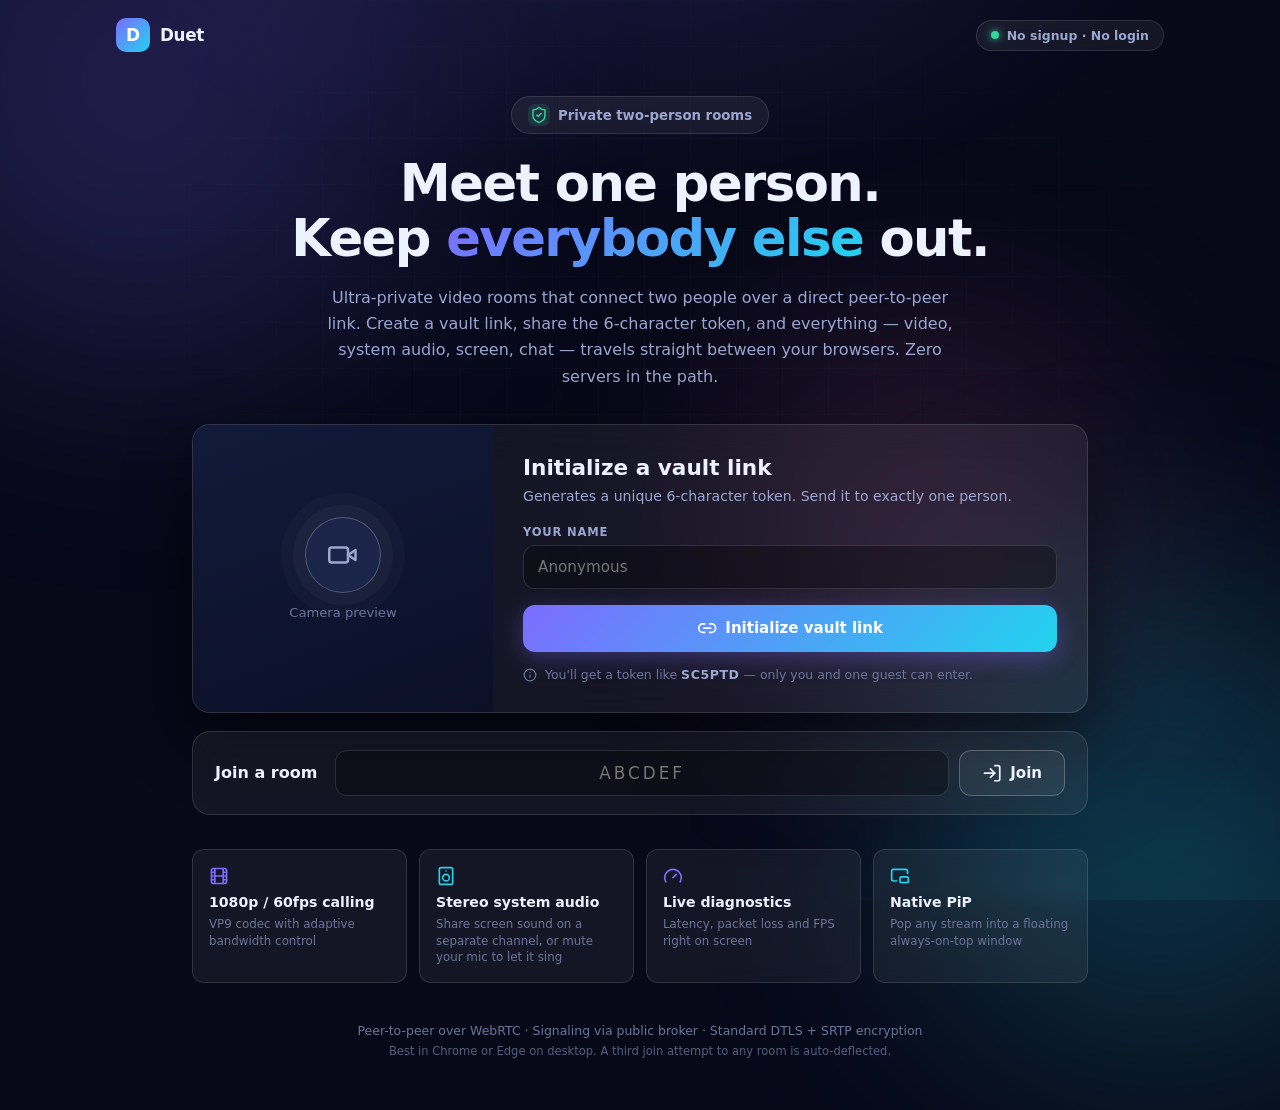
==== commit 7ee7741c: "fix: camera not showing, reduce lag - simplify video playback chain - remoteOff now starts hidden (w" ====
--- a/room.html
+++ b/room.html
@@ -16,7 +16,7 @@
   <div class="stage" id="stage">
     <div id="mainStage" class="main-stage">
       <video id="remoteCam" autoplay playsinline muted></video>
-      <div id="remoteOff" class="off-avatar">
+      <div id="remoteOff" class="off-avatar hidden">
         <span id="remoteAvatar">?</span>
         <small id="remoteOffName">Partner</small>
       </div>
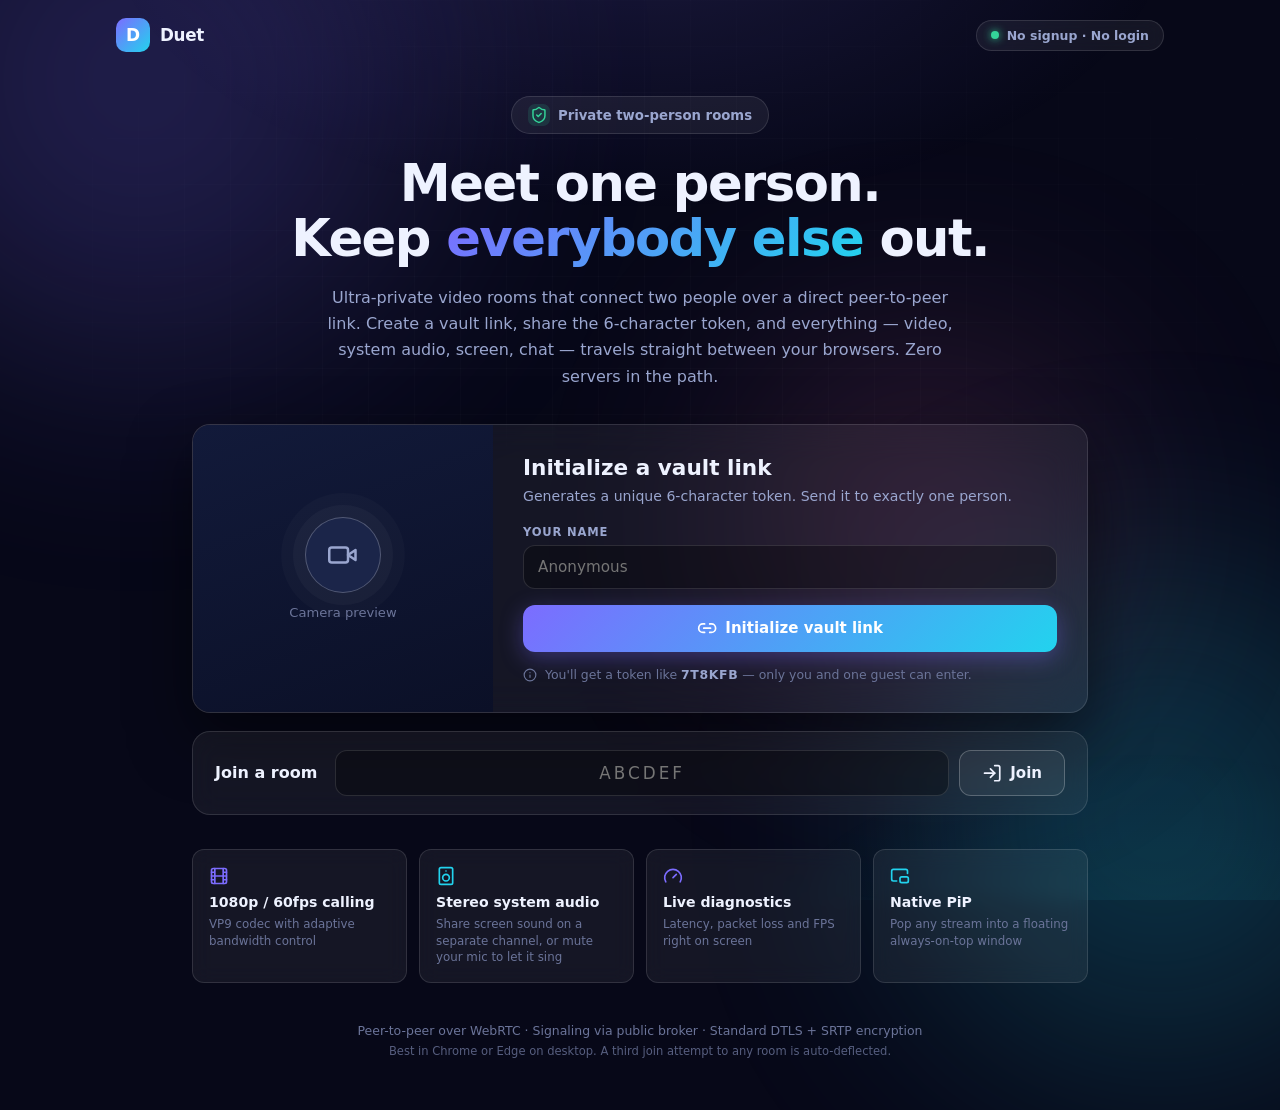
==== commit 23f1c427: "fix: FPS 8 on mobile, partner video not showing, add fullscreen - Switched codec from VP9 to H264 (h" ====
--- a/room.html
+++ b/room.html
@@ -65,6 +65,7 @@
         <span id="connLabel">Connecting</span>
       </div>
       <button id="hideBarBtn" class="top-btn compact" title="Hide top bar"><i data-lucide="chevron-up"></i></button>
+      <button id="fsBtn" class="top-btn compact" title="Fullscreen"><i data-lucide="maximize"></i></button>
     </div>
   </header>
 
--- a/css/style.css
+++ b/css/style.css
@@ -658,20 +658,32 @@
 }
 
 @media (max-width: 760px) {
-  .pip { width: 116px; right: 8px; bottom: calc(var(--ctrl-h) + 14px); }
-  .share-prev { width: 150px; left: 8px; bottom: calc(var(--ctrl-h) + 14px); }
-  .cbtn { width: 46px; height: 46px; border-radius: 13px; }
+  .pip { width: 120px; right: 8px; bottom: calc(var(--ctrl-h) + 14px); }
+  .share-prev { width: 140px; left: 8px; bottom: calc(var(--ctrl-h) + 14px); }
+  .cbtn { width: 44px; height: 44px; border-radius: 13px; }
   .cbtn .lucide { width: 20px; height: 20px; }
-  .ctrl-bar { padding: 8px 10px; gap: 4px; overflow-x: auto; -webkit-overflow-scrolling: touch; scrollbar-width: none; }
+  .ctrl-bar { padding: 6px 8px; gap: 3px; overflow-x: auto; -webkit-overflow-scrolling: touch; scrollbar-width: none; }
   .ctrl-bar::-webkit-scrollbar { display: none; }
-  .ctrl-left, .ctrl-right { gap: 5px; flex-shrink: 0; }
+  .ctrl-left, .ctrl-right { gap: 4px; flex-shrink: 0; }
   .sc-btn span { display: none; }
-  .sc-btn { padding: 7px; }
+  .sc-btn { padding: 6px 8px; font-size: 0.68rem; }
   .chat-panel { width: 100%; }
-  .diag-hud { left: auto; right: 50px; top: 54px; transform: none; }
+  .diag-hud { left: auto; right: 8px; top: 48px; transform: none; }
   .diag-panel { left: auto; right: 0; transform: none; }
-  .screen-banner { top: 48px; }
+  .screen-banner { top: 44px; font-size: 0.72rem; }
   .room-tag { display: none; }
-  .scr-q-btn { height: 36px !important; padding: 0 10px !important; font-size: 0.65rem !important; }
+  .scr-q-btn { height: 32px !important; padding: 0 8px !important; font-size: 0.62rem !important; }
   .vol-wrap { bottom: 110px; }
+  .topbar { padding: 6px 8px; }
+  .logo-sm { width: 28px; height: 28px; font-size: 13px; border-radius: 8px; }
+  .timer, .connChip { font-size: 0.65rem; padding: 4px 7px; }
+  .top-btn { padding: 5px 7px; font-size: 0.68rem; }
+  .cam-label { font-size: 0.7rem; padding: 3px 8px; bottom: 6px; left: 8px; }
+  .off-avatar span { width: 60px; height: 60px; font-size: 1.5rem; }
+  .off-avatar small { font-size: 0.75rem; }
+  .modal-card { width: 95%; }
+  .react-pop { bottom: calc(var(--ctrl-h) + 14px); }
+  .r-btn { width: 40px; height: 40px; font-size: 1.3rem; }
+  .topbar.hide-mode ~ .ctrl-wrap .ctrl-bar { padding-bottom: 16px; }
+}
 }
